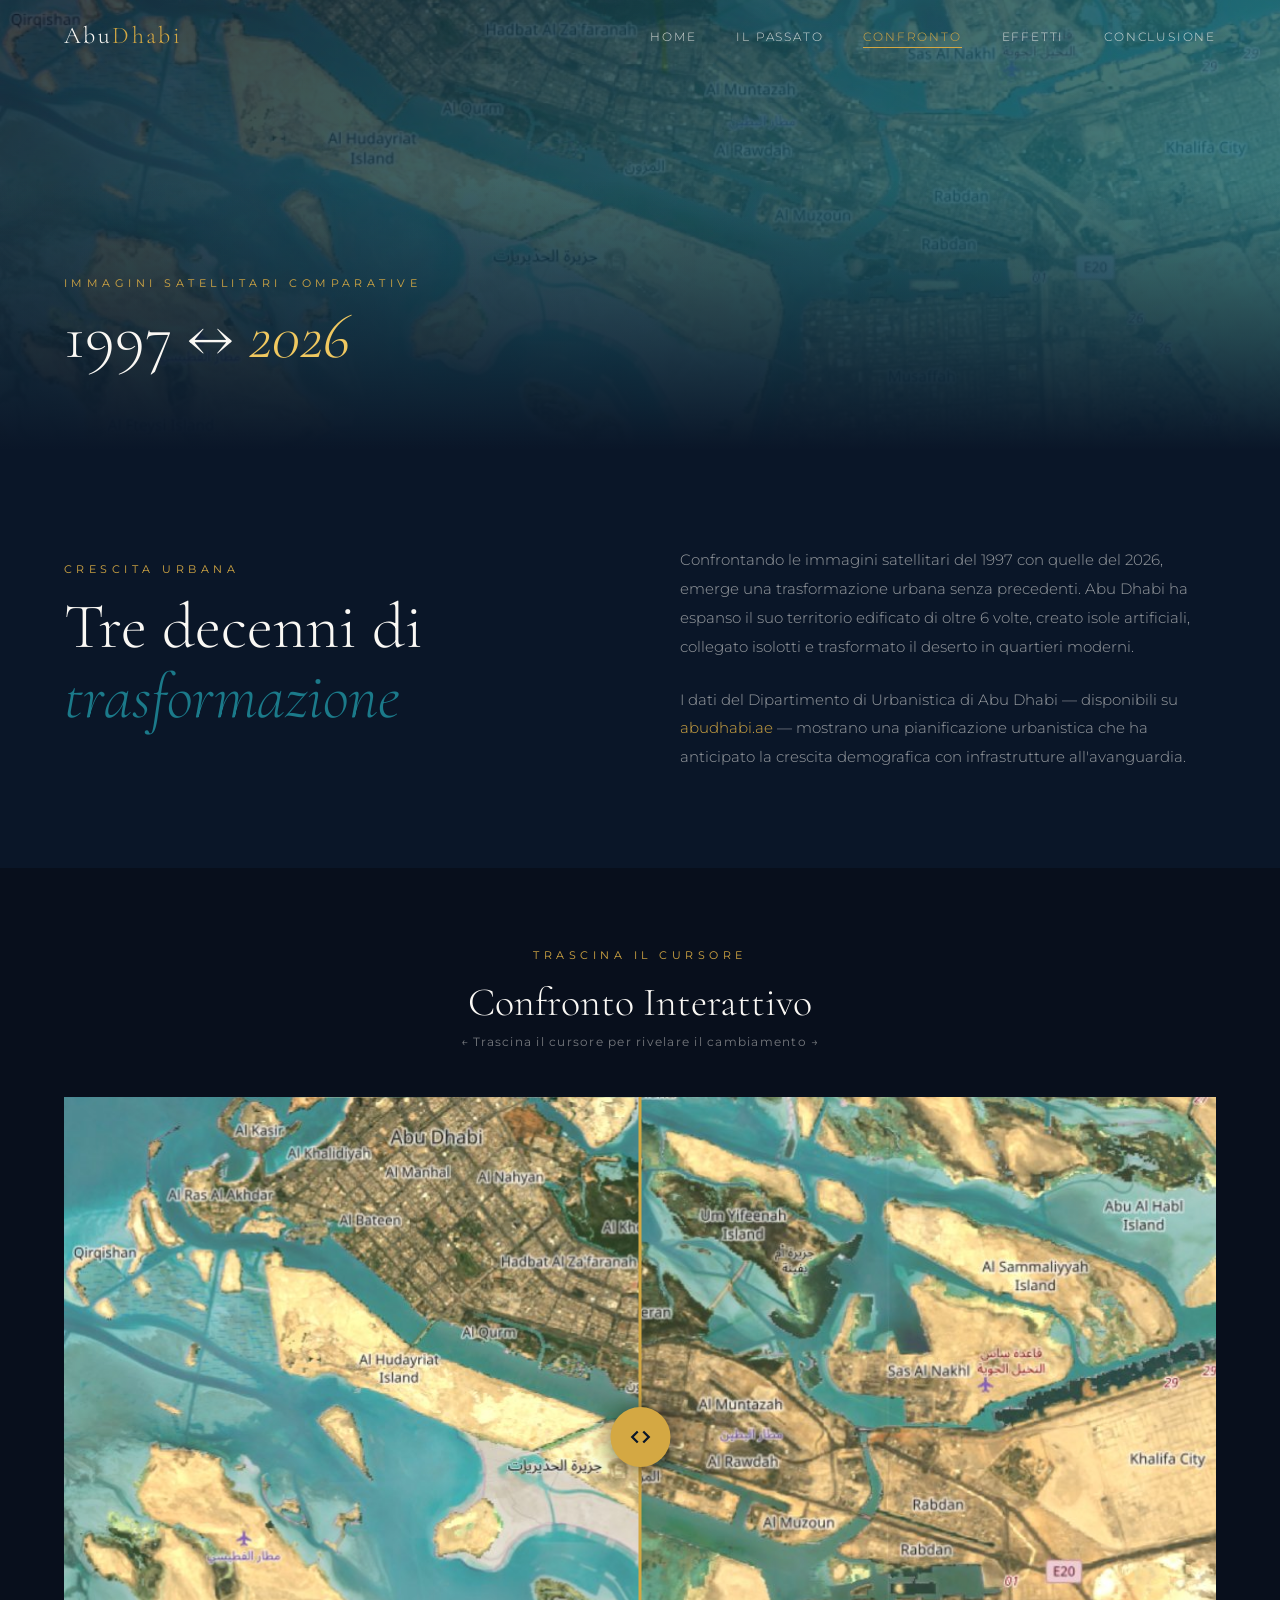
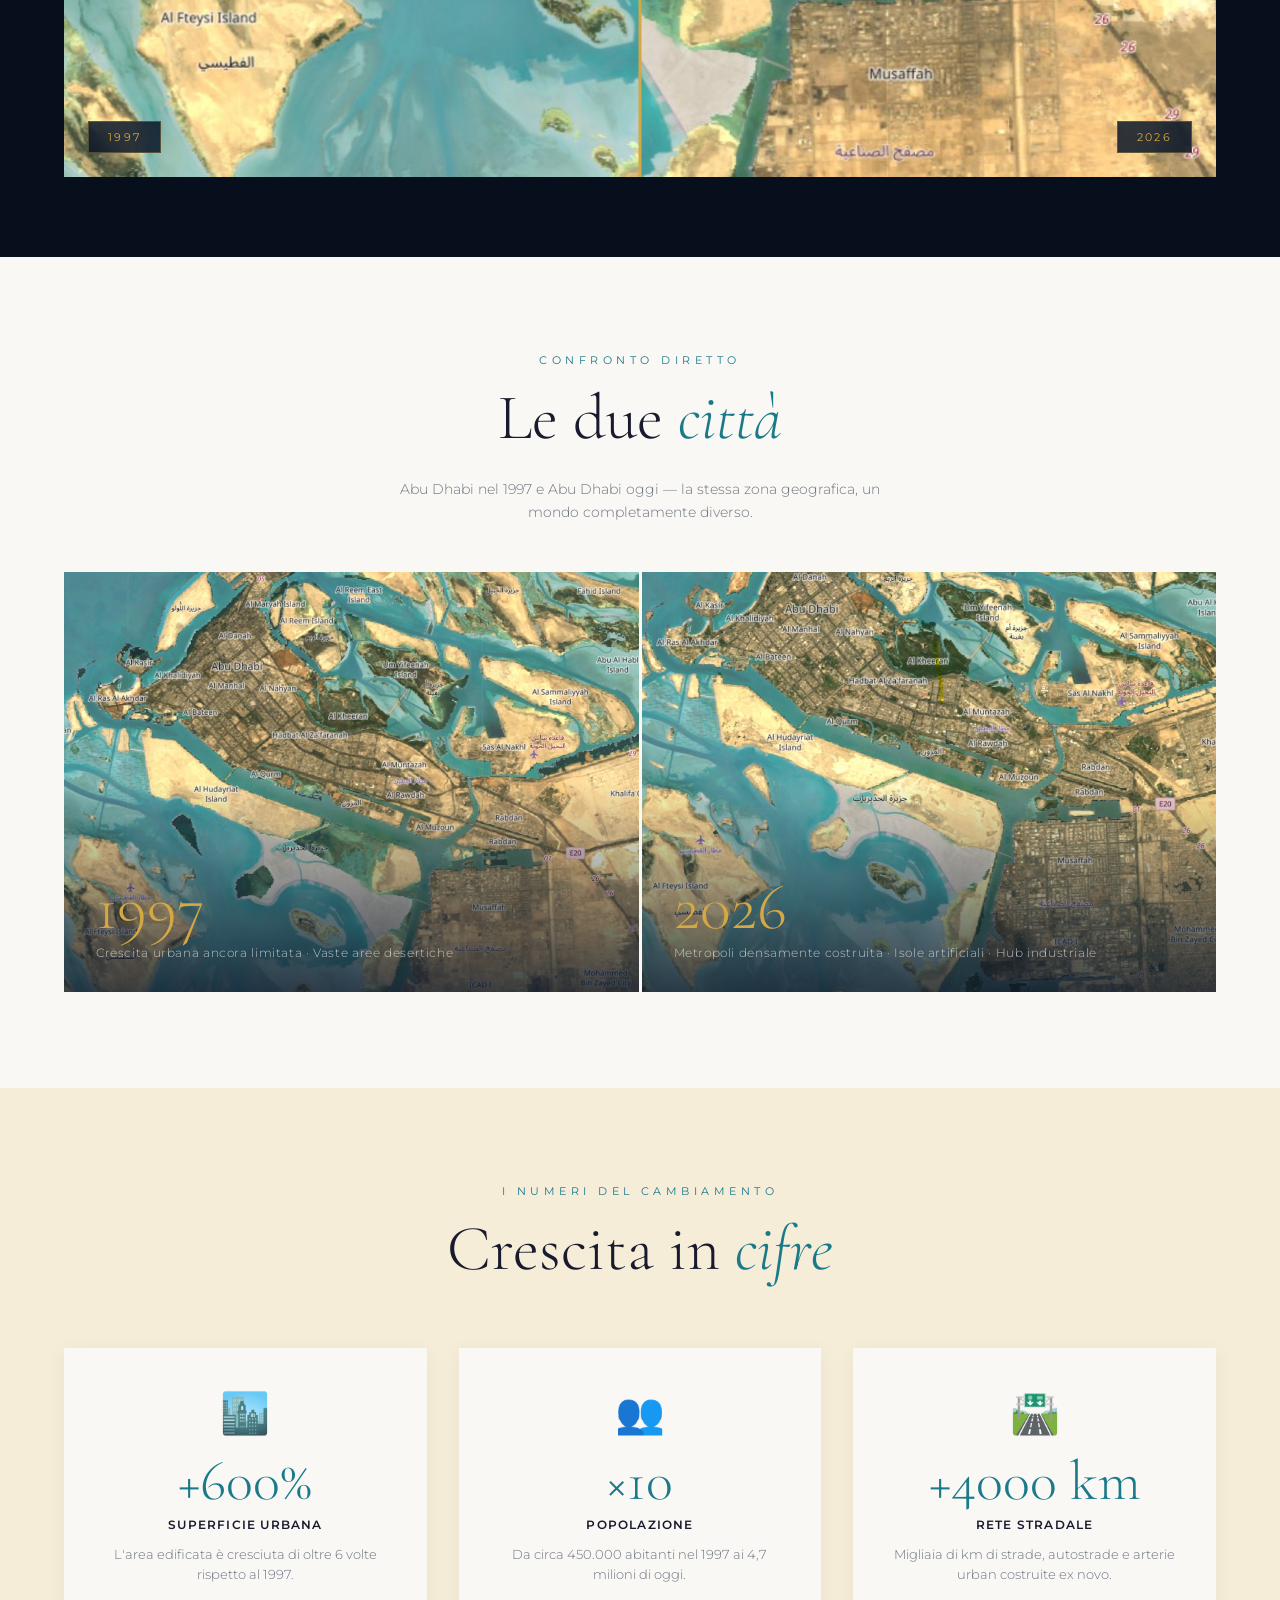
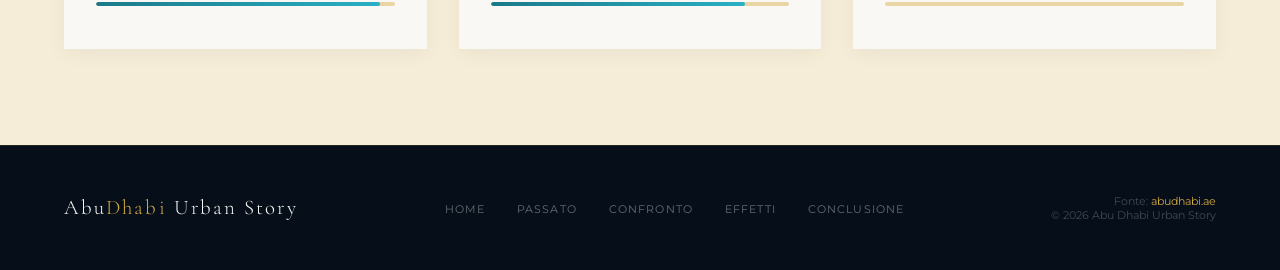
==== pages/confronto.html @ 2adf1970 "Add files via upload" ====
<!DOCTYPE html>
<html lang="it">
<head>
  <meta charset="UTF-8">
  <meta name="viewport" content="width=device-width, initial-scale=1.0">
  <title>Confronto Satellitare — Abu Dhabi Urban Story</title>
  <link rel="icon" type="image/webp" href="../images/icona.webp">
  <link rel="stylesheet" href="../css/style.css">
  <style>
    .confronto-intro {
      background: var(--deep);
      padding: 6rem 4rem;
    }
    .confronto-intro-inner {
      max-width: 1300px;
      margin: 0 auto;
      display: grid;
      grid-template-columns: 1fr 1fr;
      gap: 5rem;
      align-items: center;
    }
    .confronto-intro .section-title { color: var(--white); }
    .confronto-intro .section-text { color: rgba(250,248,244,0.6); }

    /* SLIDER FULL */
    .slider-full-section {
      background: #080F1C;
      padding: 5rem 4rem;
    }
    .slider-full-inner {
      max-width: 1300px;
      margin: 0 auto;
    }
    .slider-full-header {
      text-align: center;
      margin-bottom: 3rem;
    }
    .slider-full-header h2 { color: var(--white); }
    .slider-instruction {
      color: rgba(250,248,244,0.45);
      font-size: 0.78rem;
      letter-spacing: 0.1em;
      margin-top: 0.5rem;
    }
    .slider-wrapper-large {
      position: relative;
      width: 100%;
      height: 680px;
      overflow: hidden;
      cursor: col-resize;
      user-select: none;
    }
    .slider-wrapper-large .slider-img {
      position: absolute;
      inset: 0;
      width: 100%;
      height: 100%;
      object-fit: cover;
    }
    .slider-wrapper-large .slider-img.new {
      clip-path: inset(0 50% 0 0);
    }
    .slider-wrapper-large .slider-divider {
      position: absolute;
      top: 0; bottom: 0;
      left: 50%;
      width: 3px;
      background: var(--gold);
      cursor: col-resize;
      z-index: 10;
      transform: translateX(-50%);
    }
    .slider-wrapper-large .slider-handle {
      position: absolute;
      top: 50%; left: 50%;
      transform: translate(-50%, -50%);
      width: 60px; height: 60px;
      background: var(--gold);
      border-radius: 50%;
      display: flex;
      align-items: center;
      justify-content: center;
      box-shadow: 0 4px 24px rgba(0,0,0,0.6);
      transition: transform 0.2s;
    }
    .slider-wrapper-large .slider-handle:hover {
      transform: translate(-50%, -50%) scale(1.12);
    }

    /* SIDE BY SIDE */
    .sidebyside-section {
      background: var(--white);
      padding: 6rem 4rem;
    }
    .sidebyside-inner {
      max-width: 1300px;
      margin: 0 auto;
    }
    .sidebyside-header {
      text-align: center;
      margin-bottom: 3rem;
    }
    .sidebyside-grid {
      display: grid;
      grid-template-columns: 1fr 1fr;
      gap: 3px;
    }
    .side-img-wrap {
      position: relative;
      overflow: hidden;
    }
    .side-img-wrap img {
      width: 100%;
      height: 420px;
      object-fit: cover;
      display: block;
      transition: transform 0.6s ease;
    }
    .side-img-wrap:hover img {
      transform: scale(1.04);
    }
    .side-overlay {
      position: absolute;
      inset: 0;
      background: linear-gradient(to top, rgba(10,22,40,0.8) 0%, transparent 50%);
    }
    .side-caption {
      position: absolute;
      bottom: 0;
      left: 0;
      right: 0;
      padding: 2rem;
    }
    .side-year {
      font-family: 'Cormorant Garamond', serif;
      font-size: 4rem;
      font-weight: 300;
      color: var(--gold);
      line-height: 1;
      margin-bottom: 0.3rem;
    }
    .side-desc {
      font-size: 0.78rem;
      color: rgba(250,248,244,0.7);
      letter-spacing: 0.05em;
      font-weight: 300;
    }

    /* CHANGE METRICS */
    .metrics-section {
      background: var(--sand-pale);
      padding: 6rem 4rem;
    }
    .metrics-inner {
      max-width: 1300px;
      margin: 0 auto;
    }
    .metrics-header {
      text-align: center;
      margin-bottom: 4rem;
    }
    .metrics-grid {
      display: grid;
      grid-template-columns: repeat(3, 1fr);
      gap: 2rem;
    }
    .metric-card {
      background: var(--white);
      padding: 2.5rem 2rem;
      text-align: center;
      box-shadow: 0 4px 20px rgba(0,0,0,0.05);
      border-bottom: 3px solid transparent;
      transition: all 0.4s;
    }
    .metric-card:hover {
      transform: translateY(-6px);
      box-shadow: 0 16px 40px rgba(0,0,0,0.1);
      border-bottom-color: var(--teal);
    }
    .metric-icon { font-size: 2.5rem; margin-bottom: 1rem; }
    .metric-value {
      font-family: 'Cormorant Garamond', serif;
      font-size: 3.5rem;
      font-weight: 300;
      color: var(--teal);
      line-height: 1;
      margin-bottom: 0.5rem;
    }
    .metric-label {
      font-size: 0.75rem;
      font-weight: 600;
      text-transform: uppercase;
      letter-spacing: 0.1em;
      color: var(--text);
      margin-bottom: 0.8rem;
    }
    .metric-desc {
      font-size: 0.8rem;
      color: var(--text-light);
      line-height: 1.6;
      font-weight: 300;
    }
    .change-bar-wrap {
      margin-top: 1rem;
      height: 4px;
      background: var(--sand-light);
      border-radius: 2px;
      overflow: hidden;
    }
    .change-bar {
      height: 100%;
      background: linear-gradient(to right, var(--teal), var(--teal-light));
      border-radius: 2px;
      transform-origin: left;
      transform: scaleX(0);
      transition: transform 1.2s ease;
    }
    .change-bar.animated { transform: scaleX(1); }

    @media (max-width: 900px) {
      .confronto-intro-inner { grid-template-columns: 1fr; gap: 3rem; }
      .sidebyside-grid { grid-template-columns: 1fr; }
      .metrics-grid { grid-template-columns: 1fr; }
    }
  </style>
</head>
<body>

  <nav>
    <a href="../index.html" class="nav-logo">Abu<span>Dhabi</span></a>
    <ul class="nav-links">
      <li><a href="../index.html">Home</a></li>
      <li><a href="passato.html">Il Passato</a></li>
      <li><a href="confronto.html">Confronto</a></li>
      <li><a href="effetti.html">Effetti</a></li>
      <li><a href="conclusione.html">Conclusione</a></li>
    </ul>
  </nav>

  <!-- PAGE HERO -->
  <div class="page-hero" style="background: linear-gradient(135deg, #0A1628, #1B7A8A);">
    <div class="page-hero-bg" style="background-image:url('../images/satellite_2026.png');"></div>
    <div class="page-hero-overlay"></div>
    <div class="page-hero-content">
      <p class="hero-eyebrow">Immagini Satellitari Comparative</p>
      <h1 class="hero-title">1997 ↔ <em>2026</em></h1>
    </div>
  </div>

  <!-- INTRO -->
  <section class="confronto-intro">
    <div class="confronto-intro-inner">
      <div class="reveal">
        <span class="section-eyebrow" style="color:var(--gold);">Crescita Urbana</span>
        <h2 class="section-title">Tre decenni di<br><em>trasformazione</em></h2>
      </div>
      <div class="reveal reveal-delay-2">
        <p class="section-text" style="margin-bottom:1.5rem;">
          Confrontando le immagini satellitari del 1997 con quelle del 2026, emerge una trasformazione urbana senza precedenti. Abu Dhabi ha espanso il suo territorio edificato di oltre 6 volte, creato isole artificiali, collegato isolotti e trasformato il deserto in quartieri moderni.
        </p>
        <p class="section-text">
          I dati del Dipartimento di Urbanistica di Abu Dhabi — disponibili su <a href="https://www.abudhabi.ae" target="_blank" style="color:var(--gold);text-decoration:none;">abudhabi.ae</a> — mostrano una pianificazione urbanistica che ha anticipato la crescita demografica con infrastrutture all'avanguardia.
        </p>
      </div>
    </div>
  </section>

  <!-- LARGE SLIDER -->
  <section class="slider-full-section">
    <div class="slider-full-inner">
      <div class="slider-full-header reveal">
        <span class="section-eyebrow" style="color:var(--gold);">Trascina il cursore</span>
        <h2 style="font-family:'Cormorant Garamond',serif; font-size:2.5rem; font-weight:300; color:var(--white);">
          Confronto Interattivo
        </h2>
        <p class="slider-instruction">← Trascina il cursore per rivelare il cambiamento →</p>
      </div>
      <div class="slider-wrapper-large reveal">
        <img class="slider-img old" src="../images/satellite_1997.png" alt="Abu Dhabi 1997">
        <img class="slider-img new" src="../images/satellite_2026.png" alt="Abu Dhabi 2026">
        <div class="slider-divider">
          <div class="slider-handle">
            <svg width="22" height="22" fill="none" stroke="#0A1628" stroke-width="2.5" viewBox="0 0 24 24">
              <path d="M9 18l-6-6 6-6M15 6l6 6-6 6"/>
            </svg>
          </div>
        </div>
        <div class="slider-label-left">1997</div>
        <div class="slider-label-right">2026</div>
      </div>
    </div>
  </section>

  <!-- SIDE BY SIDE -->
  <section class="sidebyside-section">
    <div class="sidebyside-inner">
      <div class="sidebyside-header reveal">
        <span class="section-eyebrow">Confronto diretto</span>
        <h2 class="section-title">Le due <em>città</em></h2>
        <p style="font-size:0.85rem; color:var(--text-light); max-width:500px; margin:0.8rem auto 0; line-height:1.7; font-weight:300;">
          Abu Dhabi nel 1997 e Abu Dhabi oggi — la stessa zona geografica, un mondo completamente diverso.
        </p>
      </div>
      <div class="sidebyside-grid reveal">
        <div class="side-img-wrap">
          <img src="../images/satellite_1997.png" alt="Abu Dhabi 1997">
          <div class="side-overlay"></div>
          <div class="side-caption">
            <div class="side-year">1997</div>
            <div class="side-desc">Crescita urbana ancora limitata · Vaste aree desertiche</div>
          </div>
        </div>
        <div class="side-img-wrap">
          <img src="../images/satellite_2026.png" alt="Abu Dhabi 2026">
          <div class="side-overlay"></div>
          <div class="side-caption">
            <div class="side-year">2026</div>
            <div class="side-desc">Metropoli densamente costruita · Isole artificiali · Hub industriale</div>
          </div>
        </div>
      </div>
    </div>
  </section>

  <!-- METRICS -->
  <section class="metrics-section">
    <div class="metrics-inner">
      <div class="metrics-header reveal">
        <span class="section-eyebrow">I Numeri del Cambiamento</span>
        <h2 class="section-title">Crescita in <em>cifre</em></h2>
      </div>
      <div class="metrics-grid">
        <div class="metric-card reveal">
          <div class="metric-icon">🏙️</div>
          <div class="metric-value">+600%</div>
          <div class="metric-label">Superficie Urbana</div>
          <div class="metric-desc">L'area edificata è cresciuta di oltre 6 volte rispetto al 1997.</div>
          <div class="change-bar-wrap"><div class="change-bar" style="width:95%"></div></div>
        </div>
        <div class="metric-card reveal reveal-delay-1">
          <div class="metric-icon">👥</div>
          <div class="metric-value">×10</div>
          <div class="metric-label">Popolazione</div>
          <div class="metric-desc">Da circa 450.000 abitanti nel 1997 ai 4,7 milioni di oggi.</div>
          <div class="change-bar-wrap"><div class="change-bar" style="width:85%"></div></div>
        </div>
        <div class="metric-card reveal reveal-delay-2">
          <div class="metric-icon">🛣️</div>
          <div class="metric-value">+4000 km</div>
          <div class="metric-label">Rete Stradale</div>
          <div class="metric-desc">Migliaia di km di strade, autostrade e arterie urban costruite ex novo.</div>
          <div class="change-bar-wrap"><div class="change-bar" style="width:78%"></div></div>
        </div>
      </div>
    </div>
  </section>

  <!-- FOOTER -->
  <footer>
    <div class="footer-logo">Abu<span>Dhabi</span> Urban Story</div>
    <ul class="footer-nav">
      <li><a href="../index.html">Home</a></li>
      <li><a href="passato.html">Passato</a></li>
      <li><a href="confronto.html">Confronto</a></li>
      <li><a href="effetti.html">Effetti</a></li>
      <li><a href="conclusione.html">Conclusione</a></li>
    </ul>
    <div class="footer-credits">
      Fonte: <a href="https://www.abudhabi.ae" target="_blank" style="color:var(--gold);text-decoration:none;">abudhabi.ae</a><br>
      © 2026 Abu Dhabi Urban Story
    </div>
  </footer>

  <script src="../js/main.js"></script>
  <script>
    // Animate bars on scroll
    const bars = document.querySelectorAll('.change-bar');
    const barObserver = new IntersectionObserver((entries) => {
      entries.forEach(e => { if (e.isIntersecting) e.target.classList.add('animated'); });
    }, { threshold: 0.5 });
    bars.forEach(b => barObserver.observe(b));

    // Override slider for large wrapper
    const wrapper = document.querySelector('.slider-wrapper-large');
    if (wrapper) {
      const divider = wrapper.querySelector('.slider-divider');
      const newImg = wrapper.querySelector('.slider-img.new');
      let isDragging = false;
      function setPos(x) {
        const rect = wrapper.getBoundingClientRect();
        let pct = ((x - rect.left) / rect.width) * 100;
        pct = Math.max(2, Math.min(98, pct));
        divider.style.left = pct + '%';
        newImg.style.clipPath = `inset(0 ${100 - pct}% 0 0)`;
      }
      wrapper.addEventListener('mousedown', e => { isDragging = true; setPos(e.clientX); });
      window.addEventListener('mousemove', e => { if (isDragging) setPos(e.clientX); });
      window.addEventListener('mouseup', () => isDragging = false);
      wrapper.addEventListener('touchstart', e => { isDragging = true; setPos(e.touches[0].clientX); }, {passive:true});
      window.addEventListener('touchmove', e => { if (isDragging) setPos(e.touches[0].clientX); }, {passive:true});
      window.addEventListener('touchend', () => isDragging = false);
    }
  </script>
</body>
</html>
---- css/style.css ----
@import url('https://fonts.googleapis.com/css2?family=Cormorant+Garamond:ital,wght@0,300;0,400;0,600;1,300&family=Montserrat:wght@200;300;400;600;700&family=Playfair+Display:ital,wght@0,700;1,400&display=swap');

:root {
  --sand: #C8A96E;
  --sand-light: #E8D5A3;
  --sand-pale: #F5EDD8;
  --deep: #0A1628;
  --ocean: #1A3A5C;
  --teal: #1B7A8A;
  --teal-light: #2AAFC4;
  --gold: #D4A843;
  --gold-bright: #F0C860;
  --white: #FAF8F4;
  --text: #1A1A2E;
  --text-light: #6B7280;
  --gradient-hero: linear-gradient(135deg, #0A1628 0%, #1A3A5C 50%, #1B7A8A 100%);
}

* {
  margin: 0;
  padding: 0;
  box-sizing: border-box;
}

html {
  scroll-behavior: smooth;
}

body {
  font-family: 'Montserrat', sans-serif;
  background: var(--white);
  color: var(--text);
  overflow-x: hidden;
}

/* ─── NAV ─── */
nav {
  position: fixed;
  top: 0;
  left: 0;
  right: 0;
  z-index: 1000;
  padding: 0 4rem;
  height: 70px;
  display: flex;
  align-items: center;
  justify-content: space-between;
  transition: all 0.5s ease;
  background: transparent;
}

nav.scrolled {
  background: rgba(10, 22, 40, 0.95);
  backdrop-filter: blur(20px);
  border-bottom: 1px solid rgba(212, 168, 67, 0.2);
}

.nav-logo {
  font-family: 'Cormorant Garamond', serif;
  font-size: 1.5rem;
  font-weight: 300;
  color: var(--white);
  text-decoration: none;
  letter-spacing: 0.1em;
}

.nav-logo span {
  color: var(--gold);
}

.nav-links {
  display: flex;
  gap: 2.5rem;
  list-style: none;
}

.nav-links a {
  color: rgba(250, 248, 244, 0.8);
  text-decoration: none;
  font-size: 0.75rem;
  font-weight: 300;
  letter-spacing: 0.15em;
  text-transform: uppercase;
  transition: color 0.3s;
  position: relative;
}

.nav-links a::after {
  content: '';
  position: absolute;
  bottom: -4px;
  left: 0;
  width: 0;
  height: 1px;
  background: var(--gold);
  transition: width 0.3s ease;
}

.nav-links a:hover {
  color: var(--gold);
}

.nav-links a:hover::after,
.nav-links a.active::after {
  width: 100%;
}

.nav-links a.active {
  color: var(--gold);
}

/* ─── HERO ─── */
.hero {
  min-height: 100vh;
  background: var(--gradient-hero);
  position: relative;
  display: flex;
  align-items: center;
  justify-content: center;
  overflow: hidden;
}

.hero-bg {
  position: absolute;
  inset: 0;
  background-image: url('../images/satellite_2026.png');
  background-size: cover;
  background-position: center top;
  opacity: 0.25;
  transform: scale(1.05);
  animation: slowZoom 20s ease-in-out infinite alternate;
}

@keyframes slowZoom {
  from { transform: scale(1.05); }
  to { transform: scale(1.15); }
}

.hero-overlay {
  position: absolute;
  inset: 0;
  background: linear-gradient(
    to bottom,
    rgba(10,22,40,0.3) 0%,
    rgba(10,22,40,0.1) 40%,
    rgba(10,22,40,0.7) 80%,
    rgba(10,22,40,1) 100%
  );
}

.hero-particles {
  position: absolute;
  inset: 0;
  overflow: hidden;
}

.particle {
  position: absolute;
  width: 2px;
  height: 2px;
  background: var(--gold);
  border-radius: 50%;
  animation: float linear infinite;
  opacity: 0;
}

@keyframes float {
  0% { transform: translateY(100vh) translateX(0); opacity: 0; }
  10% { opacity: 0.6; }
  90% { opacity: 0.3; }
  100% { transform: translateY(-10vh) translateX(30px); opacity: 0; }
}

.hero-content {
  position: relative;
  z-index: 2;
  text-align: center;
  padding: 2rem;
  max-width: 900px;
}

.hero-eyebrow {
  font-size: 0.7rem;
  letter-spacing: 0.4em;
  text-transform: uppercase;
  color: var(--gold);
  margin-bottom: 1.5rem;
  opacity: 0;
  animation: fadeUp 1s ease forwards 0.5s;
}

.hero-title {
  font-family: 'Cormorant Garamond', serif;
  font-size: clamp(3.5rem, 8vw, 7rem);
  font-weight: 300;
  color: var(--white);
  line-height: 1.05;
  margin-bottom: 1rem;
  opacity: 0;
  animation: fadeUp 1s ease forwards 0.8s;
}

.hero-title em {
  font-style: italic;
  color: var(--gold-bright);
}

.hero-subtitle {
  font-size: 1rem;
  font-weight: 300;
  color: rgba(250,248,244,0.75);
  line-height: 1.8;
  margin-bottom: 3rem;
  max-width: 600px;
  margin-left: auto;
  margin-right: auto;
  opacity: 0;
  animation: fadeUp 1s ease forwards 1.1s;
}

.hero-cta {
  display: inline-block;
  padding: 1rem 3rem;
  border: 1px solid var(--gold);
  color: var(--gold);
  text-decoration: none;
  font-size: 0.75rem;
  letter-spacing: 0.2em;
  text-transform: uppercase;
  font-weight: 400;
  transition: all 0.4s ease;
  position: relative;
  overflow: hidden;
  opacity: 0;
  animation: fadeUp 1s ease forwards 1.4s;
}

.hero-cta::before {
  content: '';
  position: absolute;
  inset: 0;
  background: var(--gold);
  transform: translateX(-100%);
  transition: transform 0.4s ease;
}

.hero-cta span {
  position: relative;
  z-index: 1;
}

.hero-cta:hover::before {
  transform: translateX(0);
}

.hero-cta:hover {
  color: var(--deep);
}

.hero-scroll {
  position: absolute;
  bottom: 2rem;
  left: 50%;
  transform: translateX(-50%);
  display: flex;
  flex-direction: column;
  align-items: center;
  gap: 0.5rem;
  color: rgba(250,248,244,0.5);
  font-size: 0.65rem;
  letter-spacing: 0.2em;
  text-transform: uppercase;
  animation: fadeIn 2s ease forwards 2s, bounce 2s ease-in-out infinite 2s;
  opacity: 0;
}

.scroll-line {
  width: 1px;
  height: 40px;
  background: linear-gradient(to bottom, var(--gold), transparent);
}

@keyframes bounce {
  0%, 100% { transform: translateX(-50%) translateY(0); }
  50% { transform: translateX(-50%) translateY(8px); }
}

@keyframes fadeUp {
  from { opacity: 0; transform: translateY(30px); }
  to { opacity: 1; transform: translateY(0); }
}

@keyframes fadeIn {
  from { opacity: 0; }
  to { opacity: 1; }
}

/* ─── STATS BAR ─── */
.stats-bar {
  background: var(--deep);
  padding: 3rem 4rem;
  display: grid;
  grid-template-columns: repeat(4, 1fr);
  gap: 2rem;
  border-top: 1px solid rgba(212,168,67,0.3);
}

.stat-item {
  text-align: center;
  padding: 1rem;
  border-right: 1px solid rgba(212,168,67,0.15);
}

.stat-item:last-child {
  border-right: none;
}

.stat-number {
  font-family: 'Cormorant Garamond', serif;
  font-size: 3rem;
  font-weight: 300;
  color: var(--gold);
  line-height: 1;
  margin-bottom: 0.5rem;
}

.stat-label {
  font-size: 0.7rem;
  letter-spacing: 0.15em;
  text-transform: uppercase;
  color: rgba(250,248,244,0.5);
  font-weight: 300;
}

/* ─── SECTION BASE ─── */
.section {
  padding: 8rem 4rem;
}

.section-eyebrow {
  font-size: 0.7rem;
  letter-spacing: 0.4em;
  text-transform: uppercase;
  color: var(--teal);
  margin-bottom: 1rem;
  display: block;
}

.section-title {
  font-family: 'Cormorant Garamond', serif;
  font-size: clamp(2.5rem, 5vw, 4rem);
  font-weight: 300;
  line-height: 1.1;
  margin-bottom: 1.5rem;
}

.section-title em {
  font-style: italic;
  color: var(--teal);
}

.section-text {
  font-size: 0.95rem;
  line-height: 1.9;
  color: var(--text-light);
  font-weight: 300;
  max-width: 540px;
}

/* ─── PAST SECTION ─── */
.past-section {
  background: var(--white);
  overflow: hidden;
}

.past-inner {
  max-width: 1300px;
  margin: 0 auto;
  display: grid;
  grid-template-columns: 1fr 1fr;
  gap: 6rem;
  align-items: center;
}

.past-image-wrap {
  position: relative;
}

.past-image-wrap img {
  width: 100%;
  height: 480px;
  object-fit: cover;
  display: block;
}

.image-label {
  position: absolute;
  top: 1.5rem;
  left: 1.5rem;
  background: rgba(10,22,40,0.85);
  color: var(--gold);
  padding: 0.4rem 1rem;
  font-size: 0.7rem;
  letter-spacing: 0.2em;
  text-transform: uppercase;
  backdrop-filter: blur(10px);
  border: 1px solid rgba(212,168,67,0.3);
}

.past-image-frame {
  position: absolute;
  top: -15px;
  left: -15px;
  right: 15px;
  bottom: 15px;
  border: 1px solid var(--sand-light);
  z-index: -1;
}

.past-facts {
  display: flex;
  flex-direction: column;
  gap: 1.5rem;
  margin-top: 2.5rem;
}

.fact-item {
  display: flex;
  gap: 1rem;
  align-items: flex-start;
}

.fact-icon {
  width: 40px;
  height: 40px;
  min-width: 40px;
  border: 1px solid var(--sand-light);
  display: flex;
  align-items: center;
  justify-content: center;
  font-size: 1rem;
}

.fact-text strong {
  display: block;
  font-size: 0.8rem;
  letter-spacing: 0.05em;
  margin-bottom: 0.2rem;
  color: var(--text);
  font-weight: 600;
}

.fact-text p {
  font-size: 0.82rem;
  color: var(--text-light);
  font-weight: 300;
  line-height: 1.6;
}

/* ─── COMPARISON SECTION ─── */
.compare-section {
  background: var(--deep);
  padding: 8rem 4rem;
  overflow: hidden;
}

.compare-section .section-title {
  color: var(--white);
}

.compare-section .section-text {
  color: rgba(250,248,244,0.6);
}

.compare-header {
  max-width: 1300px;
  margin: 0 auto 5rem;
  display: grid;
  grid-template-columns: 1fr 1fr;
  gap: 4rem;
  align-items: end;
}

/* Slider comparativo */
.slider-container {
  max-width: 1300px;
  margin: 0 auto;
  position: relative;
  user-select: none;
}

.slider-wrapper {
  position: relative;
  width: 100%;
  height: 560px;
  overflow: hidden;
  cursor: col-resize;
}

.slider-img {
  position: absolute;
  inset: 0;
  width: 100%;
  height: 100%;
  object-fit: cover;
}

.slider-img.new {
  clip-path: inset(0 50% 0 0);
  transition: clip-path 0s;
}

.slider-divider {
  position: absolute;
  top: 0;
  bottom: 0;
  left: 50%;
  width: 3px;
  background: var(--gold);
  cursor: col-resize;
  z-index: 10;
  transform: translateX(-50%);
}

.slider-handle {
  position: absolute;
  top: 50%;
  left: 50%;
  transform: translate(-50%, -50%);
  width: 52px;
  height: 52px;
  background: var(--gold);
  border-radius: 50%;
  display: flex;
  align-items: center;
  justify-content: center;
  box-shadow: 0 4px 20px rgba(0,0,0,0.5);
  transition: transform 0.2s;
}

.slider-handle:hover {
  transform: translate(-50%, -50%) scale(1.1);
}

.slider-handle svg {
  color: var(--deep);
}

.slider-label-left,
.slider-label-right {
  position: absolute;
  bottom: 1.5rem;
  padding: 0.5rem 1.2rem;
  background: rgba(10,22,40,0.85);
  color: var(--gold);
  font-size: 0.7rem;
  letter-spacing: 0.2em;
  text-transform: uppercase;
  backdrop-filter: blur(10px);
  border: 1px solid rgba(212,168,67,0.3);
  z-index: 5;
}

.slider-label-left { left: 1.5rem; }
.slider-label-right { right: 1.5rem; }

.compare-highlights {
  max-width: 1300px;
  margin: 4rem auto 0;
  display: grid;
  grid-template-columns: repeat(4, 1fr);
  gap: 2px;
}

.highlight-card {
  background: rgba(255,255,255,0.04);
  padding: 2rem 1.5rem;
  border: 1px solid rgba(255,255,255,0.06);
  transition: all 0.4s ease;
  cursor: default;
}

.highlight-card:hover {
  background: rgba(212,168,67,0.08);
  border-color: rgba(212,168,67,0.3);
  transform: translateY(-4px);
}

.highlight-icon {
  font-size: 2rem;
  margin-bottom: 1rem;
}

.highlight-title {
  font-size: 0.75rem;
  letter-spacing: 0.15em;
  text-transform: uppercase;
  color: var(--gold);
  margin-bottom: 0.6rem;
  font-weight: 400;
}

.highlight-text {
  font-size: 0.82rem;
  color: rgba(250,248,244,0.55);
  line-height: 1.7;
  font-weight: 300;
}

/* ─── EFFECTS SECTION ─── */
.effects-section {
  background: var(--sand-pale);
  padding: 8rem 4rem;
}

.effects-inner {
  max-width: 1300px;
  margin: 0 auto;
}

.effects-header {
  text-align: center;
  margin-bottom: 5rem;
}

.effects-header .section-text {
  margin: 0 auto;
  text-align: left;
  max-width: 600px;
  text-align: center;
}

.effects-grid {
  display: grid;
  grid-template-columns: 1fr 1fr;
  gap: 3rem;
}

.effects-column h3 {
  font-family: 'Cormorant Garamond', serif;
  font-size: 1.8rem;
  font-weight: 400;
  margin-bottom: 2rem;
  display: flex;
  align-items: center;
  gap: 1rem;
}

.effects-column.positive h3 { color: var(--teal); }
.effects-column.negative h3 { color: #8B4A4A; }

.effect-card {
  background: var(--white);
  padding: 1.5rem 2rem;
  margin-bottom: 1rem;
  display: flex;
  align-items: flex-start;
  gap: 1.2rem;
  border-left: 3px solid transparent;
  transition: all 0.3s ease;
  box-shadow: 0 2px 12px rgba(0,0,0,0.04);
}

.effects-column.positive .effect-card { border-left-color: var(--teal-light); }
.effects-column.negative .effect-card { border-left-color: #C47A7A; }

.effect-card:hover {
  transform: translateX(6px);
  box-shadow: 0 8px 24px rgba(0,0,0,0.08);
}

.effect-icon {
  font-size: 1.5rem;
  min-width: 40px;
}

.effect-content strong {
  display: block;
  font-size: 0.85rem;
  font-weight: 600;
  margin-bottom: 0.3rem;
  color: var(--text);
}

.effect-content p {
  font-size: 0.8rem;
  color: var(--text-light);
  line-height: 1.6;
  font-weight: 300;
}

/* ─── CONCLUSION ─── */
.conclusion-section {
  background: var(--deep);
  padding: 8rem 4rem;
  position: relative;
  overflow: hidden;
}

.conclusion-bg {
  position: absolute;
  inset: 0;
  background-image: url('../images/satellite_2026.png');
  background-size: cover;
  background-position: center;
  opacity: 0.08;
}

.conclusion-inner {
  max-width: 800px;
  margin: 0 auto;
  text-align: center;
  position: relative;
  z-index: 2;
}

.conclusion-inner .section-title {
  color: var(--white);
  font-size: clamp(2.5rem, 5vw, 4.5rem);
  margin-bottom: 2rem;
}

.conclusion-inner .section-text {
  color: rgba(250,248,244,0.65);
  max-width: 100%;
  margin: 0 auto 2rem;
  text-align: center;
}

.gold-line {
  width: 60px;
  height: 2px;
  background: var(--gold);
  margin: 2rem auto;
}

.source-link {
  display: inline-block;
  margin-top: 3rem;
  padding: 0.8rem 2.5rem;
  border: 1px solid rgba(212,168,67,0.4);
  color: var(--gold);
  text-decoration: none;
  font-size: 0.75rem;
  letter-spacing: 0.2em;
  text-transform: uppercase;
  transition: all 0.4s;
}

.source-link:hover {
  background: var(--gold);
  color: var(--deep);
}

/* ─── FOOTER ─── */
footer {
  background: #060E1A;
  padding: 3rem 4rem;
  display: flex;
  align-items: center;
  justify-content: space-between;
  border-top: 1px solid rgba(212,168,67,0.15);
}

.footer-logo {
  font-family: 'Cormorant Garamond', serif;
  font-size: 1.3rem;
  color: var(--white);
  font-weight: 300;
  letter-spacing: 0.1em;
}

.footer-logo span { color: var(--gold); }

.footer-nav {
  display: flex;
  gap: 2rem;
  list-style: none;
}

.footer-nav a {
  color: rgba(250,248,244,0.4);
  text-decoration: none;
  font-size: 0.7rem;
  letter-spacing: 0.1em;
  text-transform: uppercase;
  transition: color 0.3s;
}

.footer-nav a:hover { color: var(--gold); }

.footer-credits {
  font-size: 0.7rem;
  color: rgba(250,248,244,0.25);
  text-align: right;
}

/* ─── SCROLL ANIMATIONS ─── */
.reveal {
  opacity: 0;
  transform: translateY(40px);
  transition: opacity 0.8s ease, transform 0.8s ease;
}

.reveal.visible {
  opacity: 1;
  transform: translateY(0);
}

.reveal-delay-1 { transition-delay: 0.1s; }
.reveal-delay-2 { transition-delay: 0.2s; }
.reveal-delay-3 { transition-delay: 0.3s; }
.reveal-delay-4 { transition-delay: 0.4s; }

/* ─── OTHER PAGES ─── */
.page-hero {
  height: 50vh;
  min-height: 400px;
  background: var(--gradient-hero);
  position: relative;
  display: flex;
  align-items: flex-end;
  padding: 4rem;
}

.page-hero-bg {
  position: absolute;
  inset: 0;
  background-size: cover;
  background-position: center;
  opacity: 0.2;
}

.page-hero-overlay {
  position: absolute;
  inset: 0;
  background: linear-gradient(to top, rgba(10,22,40,1) 0%, transparent 60%);
}

.page-hero-content {
  position: relative;
  z-index: 2;
  max-width: 1300px;
  width: 100%;
  margin: 0 auto;
}

.page-hero-content .hero-eyebrow {
  opacity: 1;
  animation: none;
  margin-bottom: 0.8rem;
}

.page-hero-content .hero-title {
  opacity: 1;
  animation: none;
  font-size: clamp(2.5rem, 5vw, 4.5rem);
}

/* ─── TIMELINE ─── */
.timeline {
  max-width: 900px;
  margin: 0 auto;
  position: relative;
  padding: 2rem 0;
}

.timeline::before {
  content: '';
  position: absolute;
  left: 50%;
  top: 0;
  bottom: 0;
  width: 1px;
  background: linear-gradient(to bottom, var(--sand-light), transparent);
  transform: translateX(-50%);
}

.timeline-item {
  display: grid;
  grid-template-columns: 1fr 60px 1fr;
  gap: 0;
  margin-bottom: 4rem;
  align-items: start;
}

.timeline-item:nth-child(even) .timeline-content {
  grid-column: 3;
  grid-row: 1;
}

.timeline-item:nth-child(even) .timeline-dot {
  grid-column: 2;
  grid-row: 1;
}

.timeline-item:nth-child(even) .timeline-empty {
  grid-column: 1;
  grid-row: 1;
}

.timeline-dot {
  display: flex;
  justify-content: center;
  padding-top: 0.3rem;
}

.dot {
  width: 14px;
  height: 14px;
  border-radius: 50%;
  background: var(--gold);
  border: 3px solid var(--white);
  box-shadow: 0 0 0 2px var(--sand);
}

.timeline-content {
  padding: 0 2rem;
}

.timeline-year {
  font-family: 'Cormorant Garamond', serif;
  font-size: 2.5rem;
  color: var(--sand);
  font-weight: 300;
  line-height: 1;
  margin-bottom: 0.5rem;
}

.timeline-title {
  font-size: 0.85rem;
  font-weight: 600;
  letter-spacing: 0.05em;
  margin-bottom: 0.5rem;
  text-transform: uppercase;
  color: var(--teal);
}

.timeline-desc {
  font-size: 0.82rem;
  color: var(--text-light);
  line-height: 1.7;
  font-weight: 300;
}

/* ─── RESPONSIVE ─── */
@media (max-width: 900px) {
  nav { padding: 0 1.5rem; }
  .nav-links { gap: 1.5rem; }
  .section { padding: 5rem 1.5rem; }
  .past-inner { grid-template-columns: 1fr; gap: 3rem; }
  .stats-bar { grid-template-columns: repeat(2, 1fr); padding: 2rem 1.5rem; }
  .compare-header { grid-template-columns: 1fr; }
  .compare-highlights { grid-template-columns: repeat(2, 1fr); }
  .effects-grid { grid-template-columns: 1fr; }
  footer { flex-direction: column; gap: 1.5rem; text-align: center; }
  .timeline::before { left: 20px; }
  .timeline-item { grid-template-columns: 40px 1fr; }
}
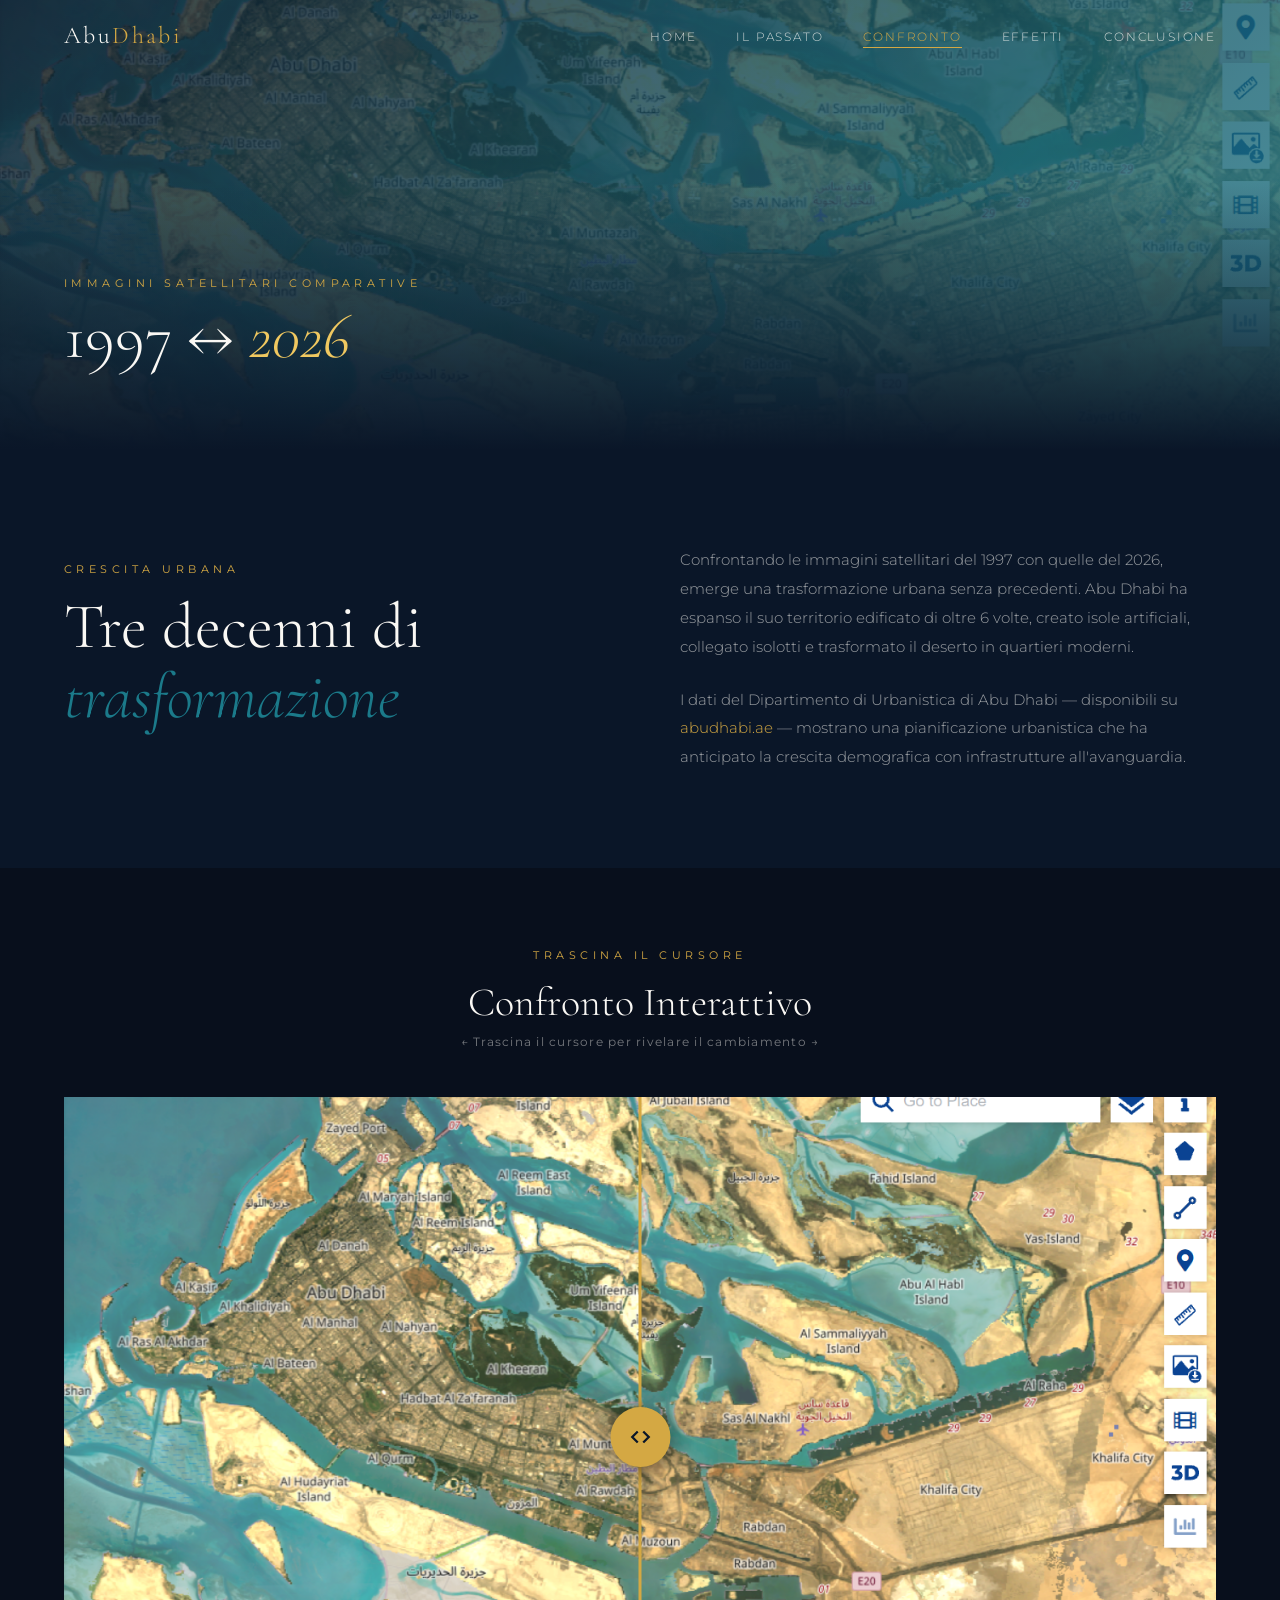
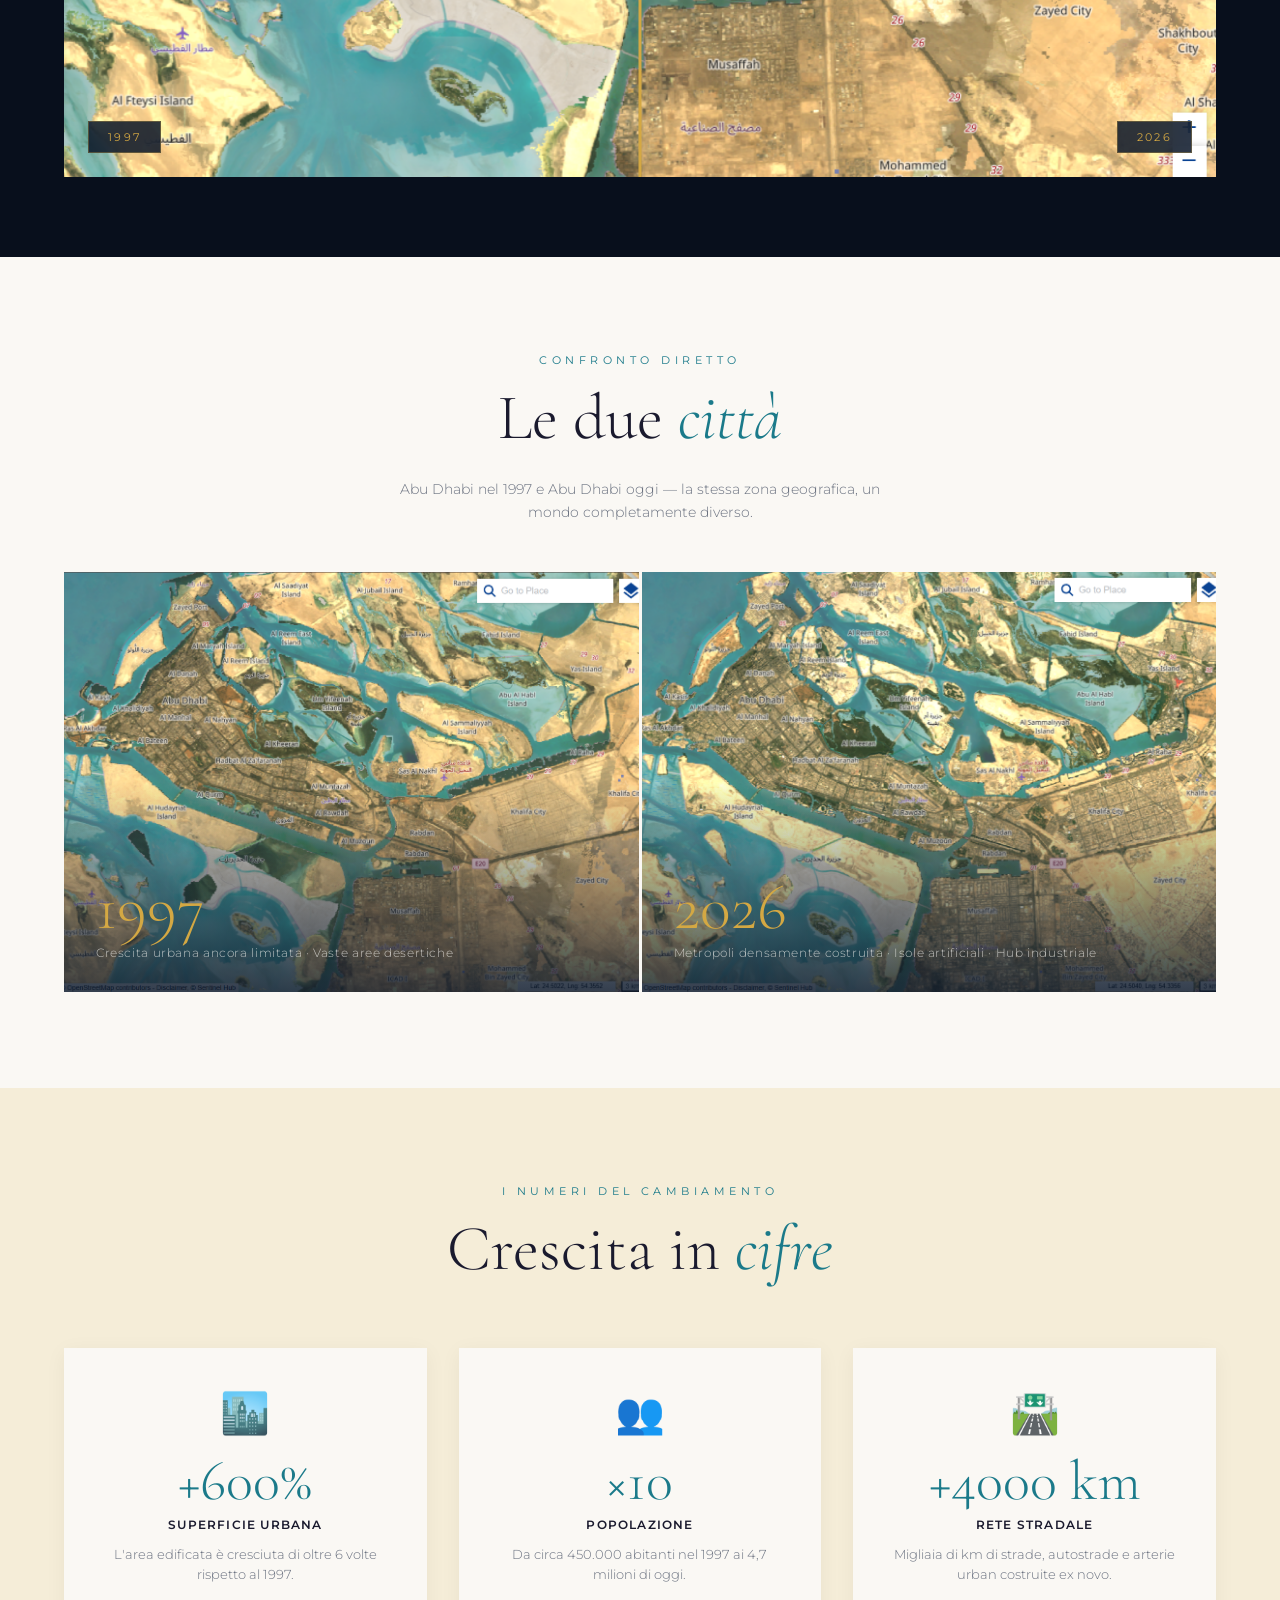
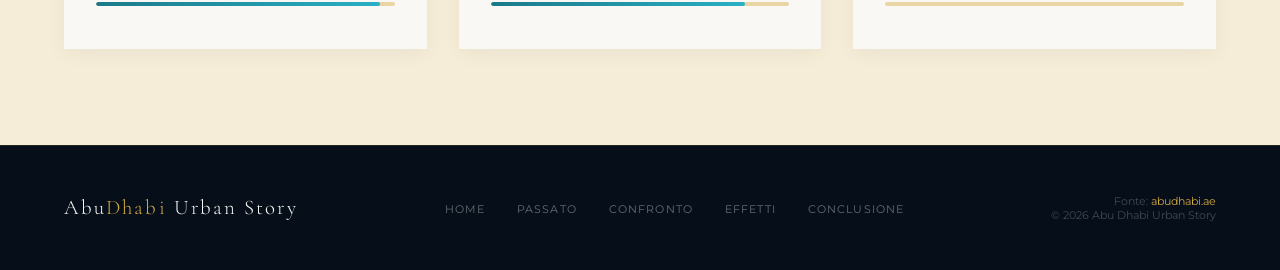
==== commit fd9b22b5: "Update confronto.html" ====
--- a/pages/confronto.html
+++ b/pages/confronto.html
@@ -276,8 +276,8 @@
         <p class="slider-instruction">← Trascina il cursore per rivelare il cambiamento →</p>
       </div>
       <div class="slider-wrapper-large reveal">
-        <img class="slider-img old" src="../images/satellite_1997.png" alt="Abu Dhabi 1997">
-        <img class="slider-img new" src="../images/satellite_2026.png" alt="Abu Dhabi 2026">
+        <img class="slider-img old" src="../images/satellite_1997.png" alt="Abu Dhabi 2026">
+        <img class="slider-img new" src="../images/satellite_2026.png" alt="Abu Dhabi 1997">
         <div class="slider-divider">
           <div class="slider-handle">
             <svg width="22" height="22" fill="none" stroke="#0A1628" stroke-width="2.5" viewBox="0 0 24 24">
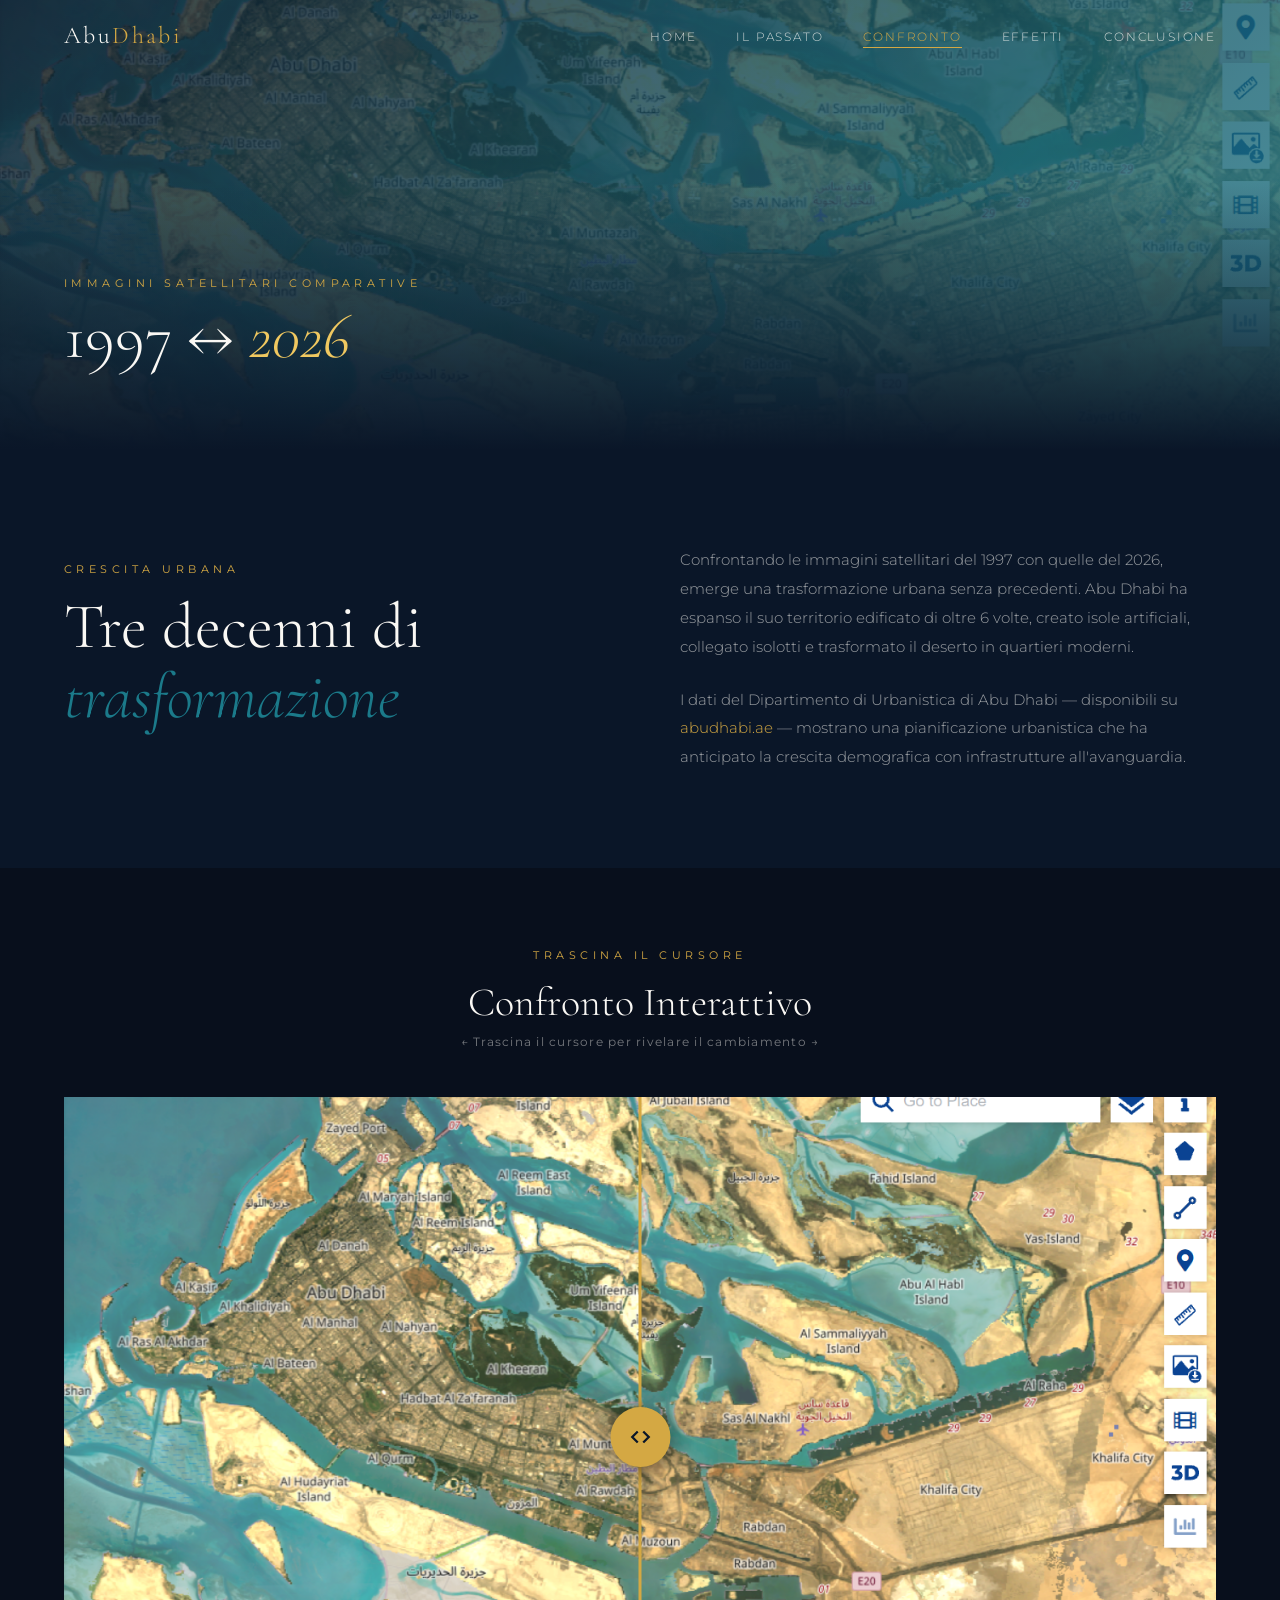
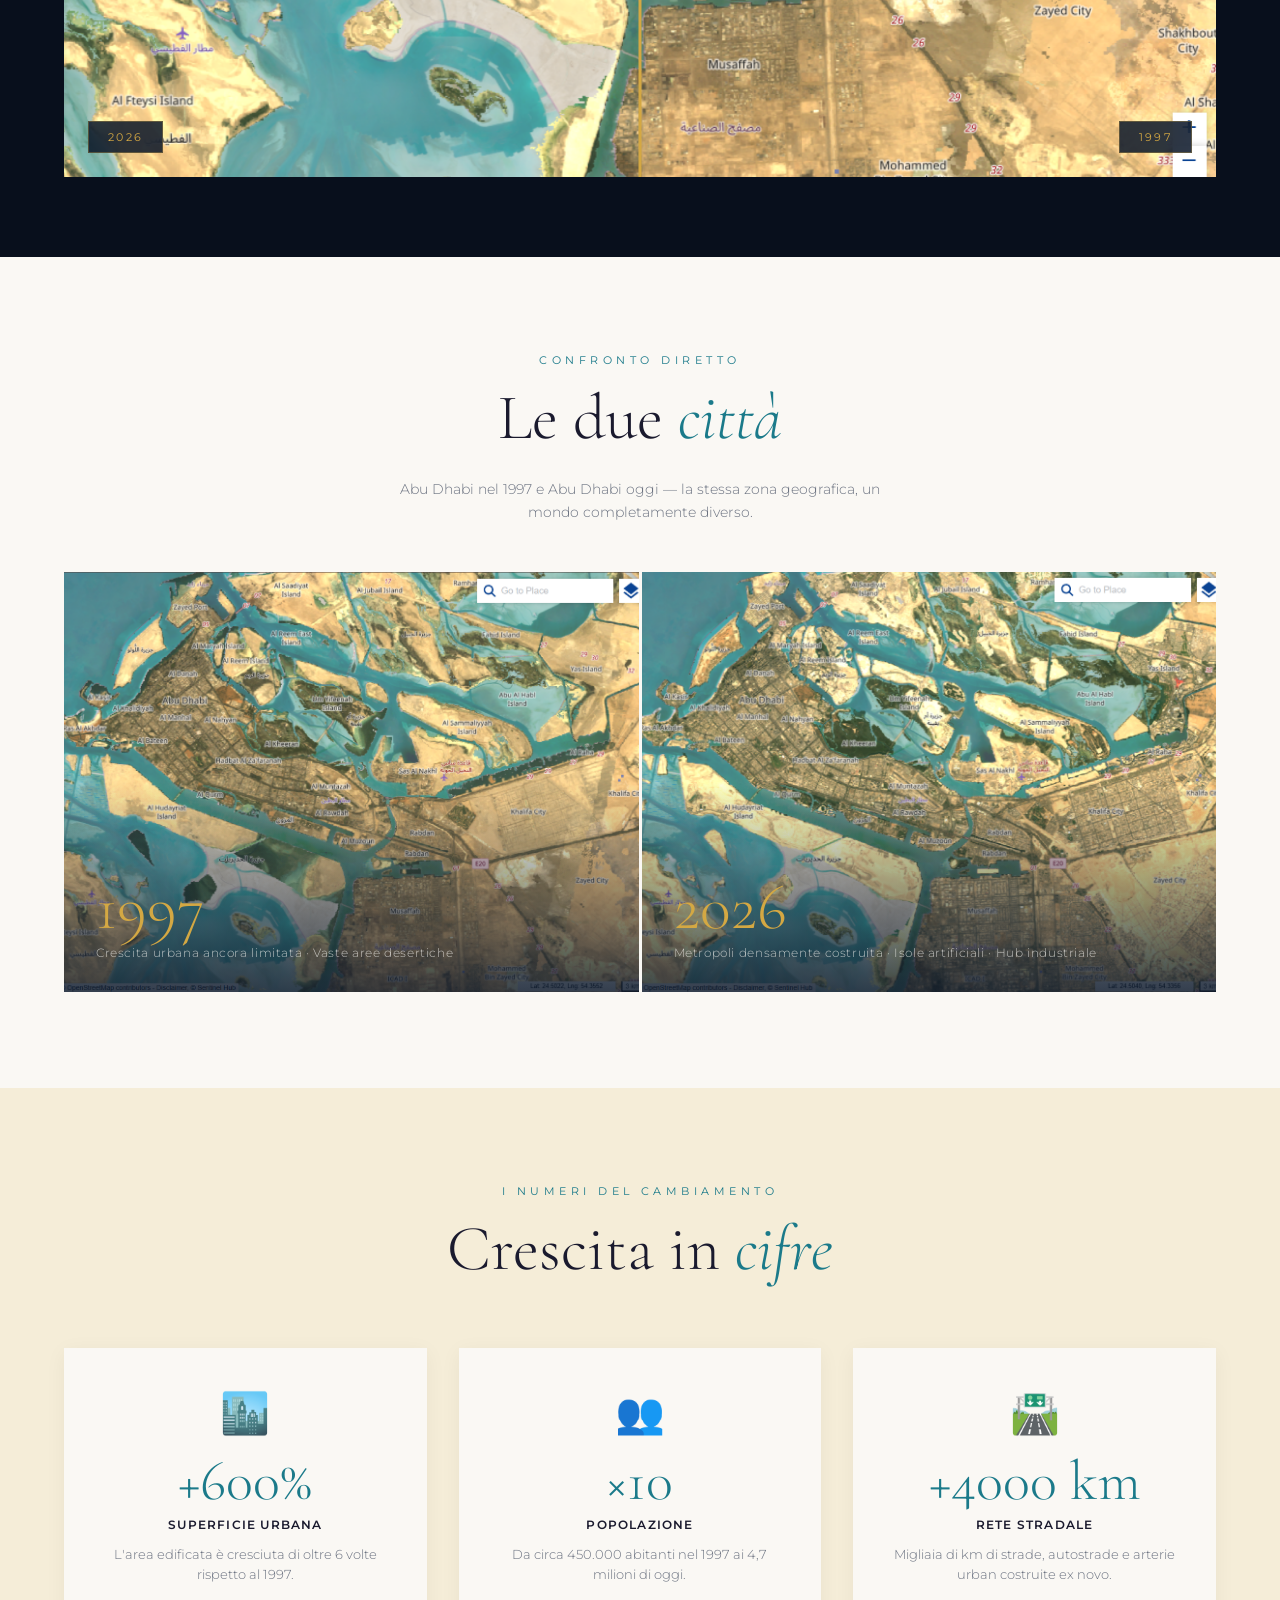
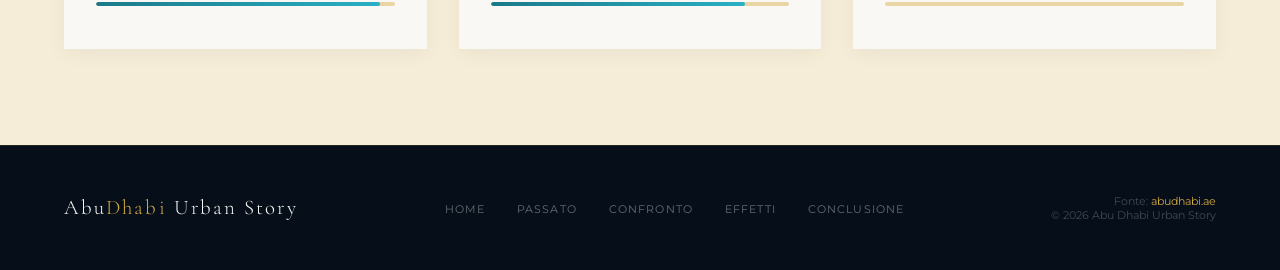
==== commit ff59b590: "Update confronto.html" ====
--- a/pages/confronto.html
+++ b/pages/confronto.html
@@ -285,8 +285,8 @@
             </svg>
           </div>
         </div>
-        <div class="slider-label-left">1997</div>
-        <div class="slider-label-right">2026</div>
+        <div class="slider-label-left">2026</div>
+        <div class="slider-label-right">1997</div>
       </div>
     </div>
   </section>
